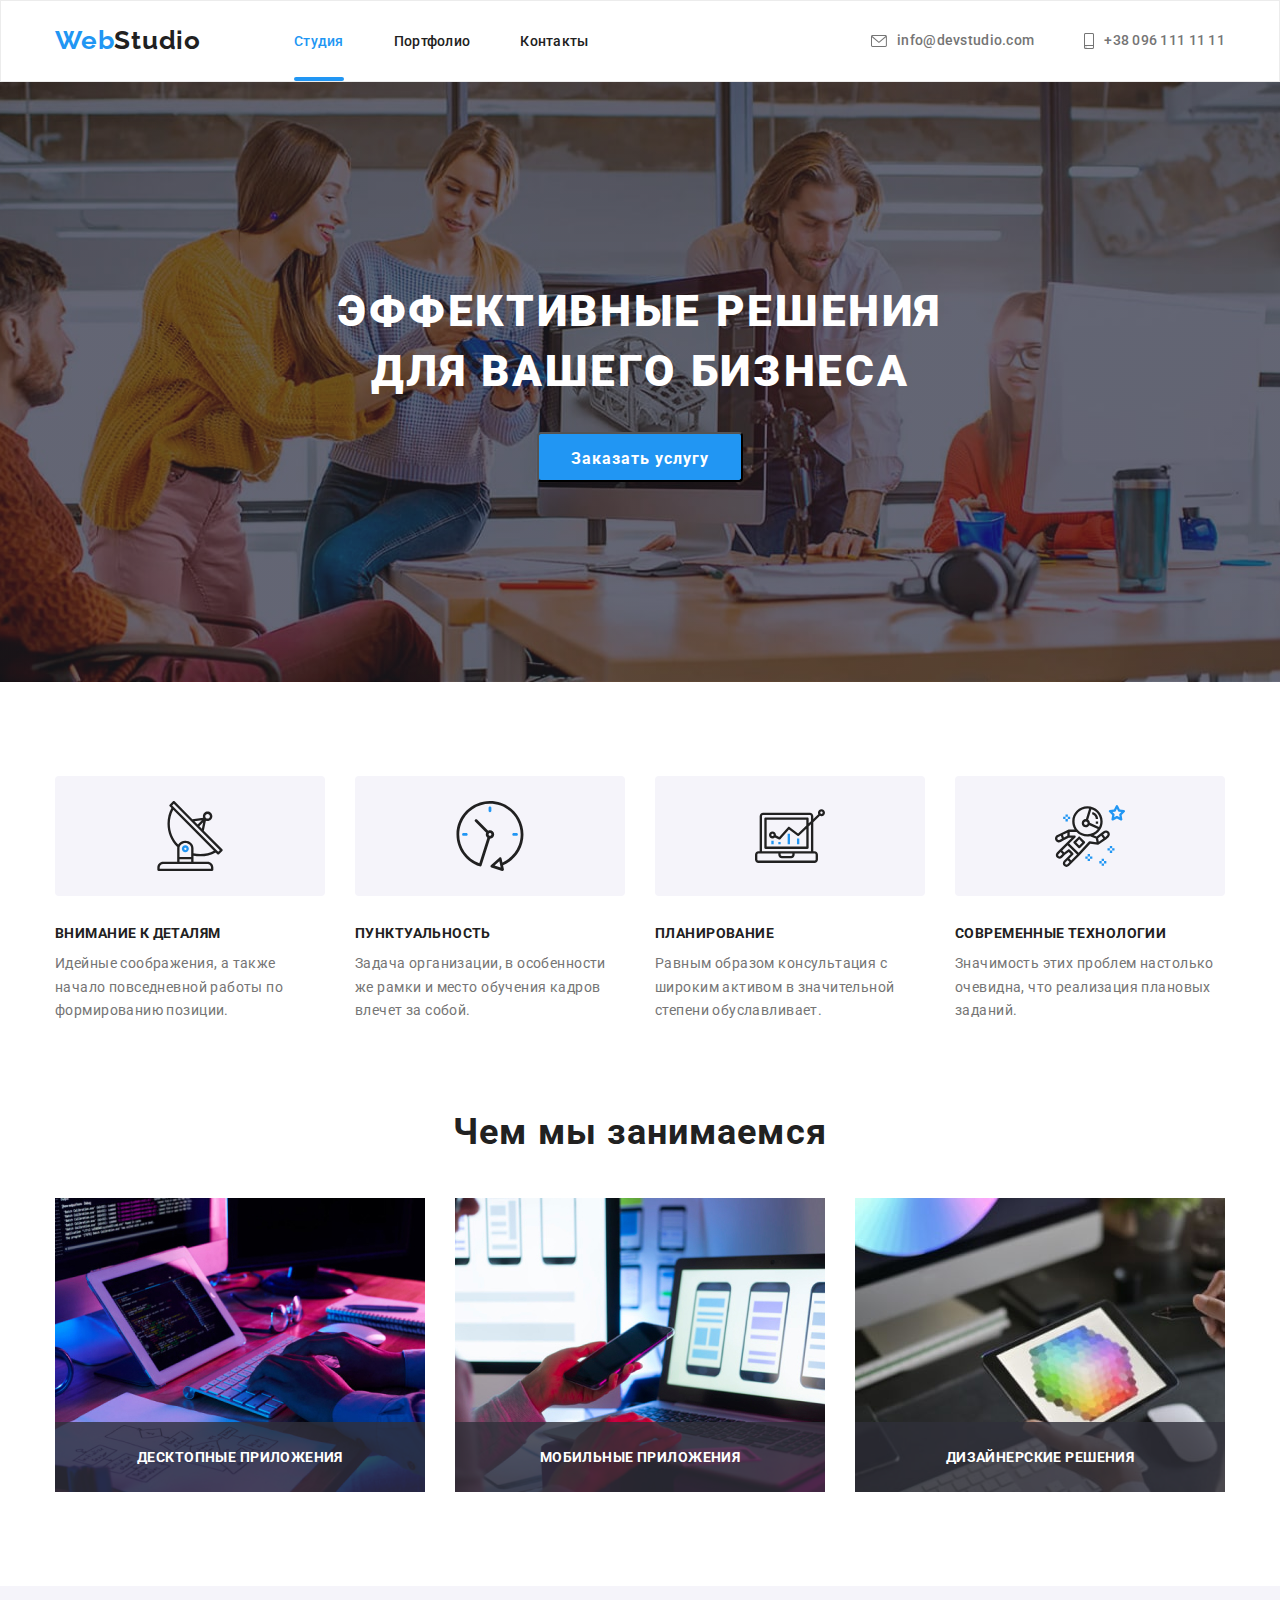
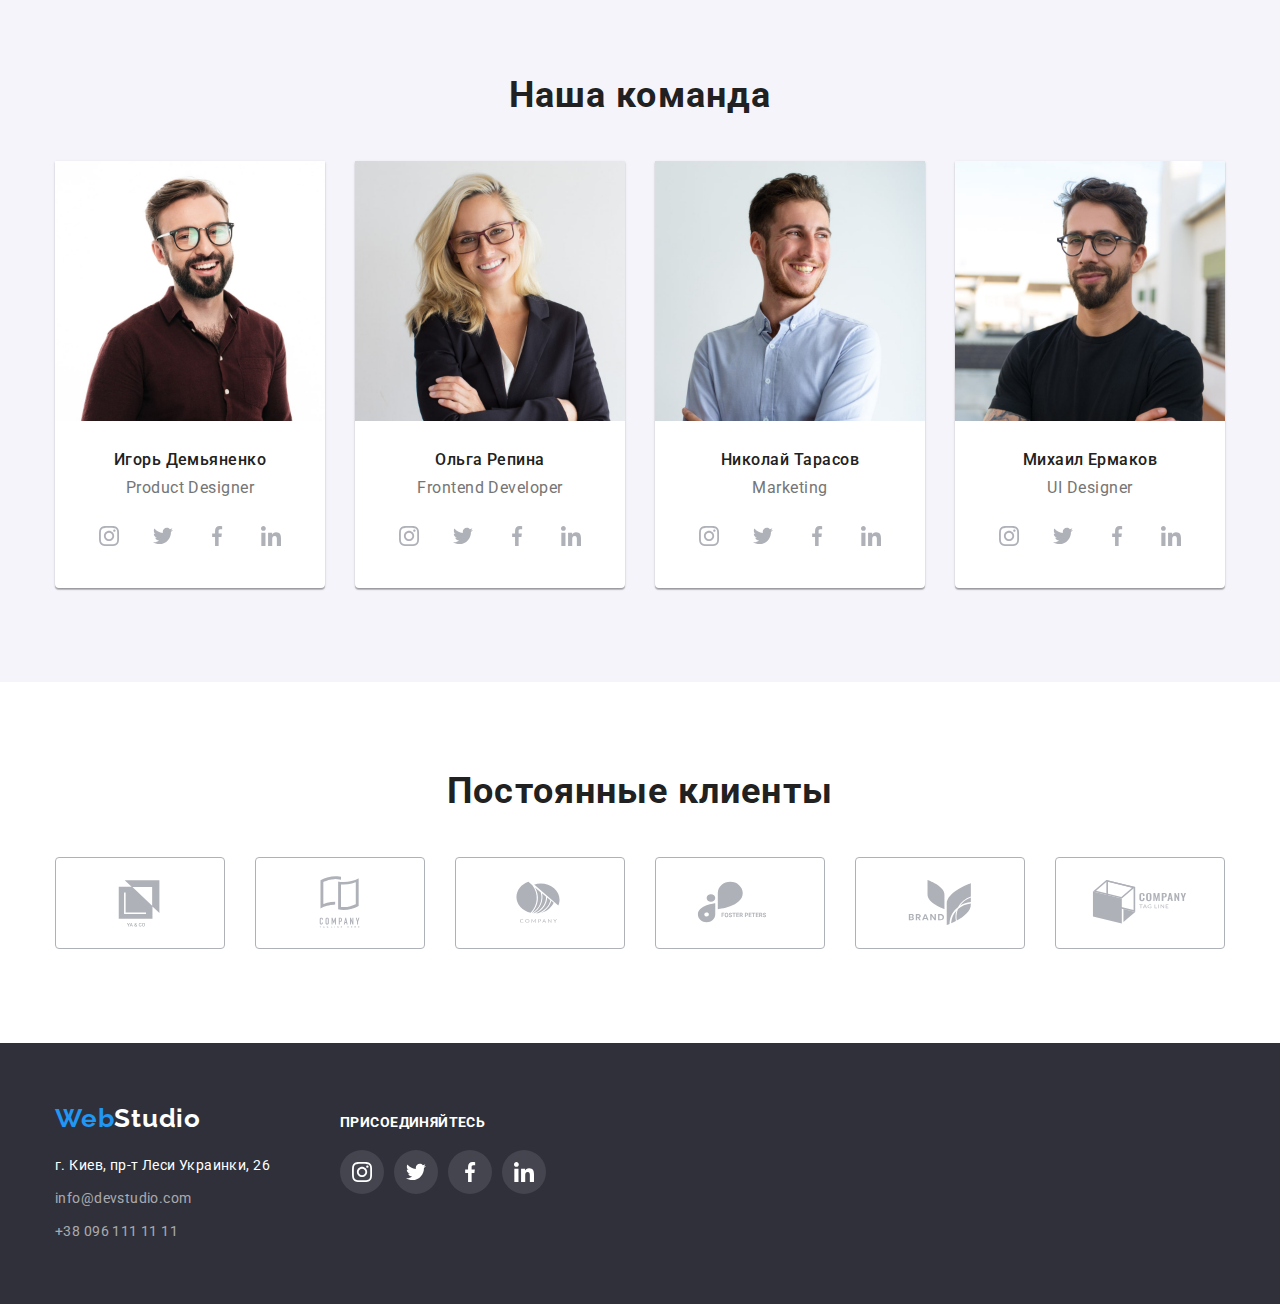
==== index.html @ 38485baf "clone" ====
<!DOCTYPE html>
<html lang="ru">
    <head>
        <meta charset="UTF-8" />
        <meta http-equiv="X-UA-Compatible" content="IE=edge" />
        <meta name="viewport" content="width=device-width, initial-scale=1.0" />
        <link rel="preconnect" href="https://fonts.googleapis.com" />
        <link rel="preconnect" href="https://fonts.gstatic.com" crossorigin />
        <link
            href="https://fonts.googleapis.com/css2?family=Oleo+Script&family=Raleway:wght@700&family=Roboto:wght@400;500;700;900&display=swap"
            rel="stylesheet"
        />
        <link rel="stylesheet" href="./css/modern-normalize.css" />
        <link rel="stylesheet" href="./css/reset.css" />
        <link rel="stylesheet" href="./css/styles.css" />
        <title>Studio</title>
    </head>
    <body>
        <!--header-->
        <header class="header">
            <div class="heder-div container">
                <nav class="heder-nav">
                    <a href="./index.html" lang="en" class="logo link">
                        Web<span class="accent">Studio</span>
                    </a>

                    <ul class="navigation-list list">
                        <li class="navigation-item">
                            <a
                                href="#studio"
                                class="navigation-link link current"
                            >
                                Студия
                            </a>
                        </li>
                        <li class="navigation-item">
                            <a
                                href="./portfolio.html"
                                class="navigation-link link"
                            >
                                Портфолио
                            </a>
                        </li>
                        <li class="navigation-item">
                            <a href="contact" class="navigation-link link">
                                Контакты
                            </a>
                        </li>
                    </ul>
                </nav>

                <ul class="contact-list list">
                    <li class="contact-item">
                        <a
                            href="mailto:info@devstudio.com"
                            class="contact-link link"
                        >
                            <svg
                                class="contact-link-icon"
                                width="16"
                                height="12"
                            >
                                <use href="./img/icons.svg#icon-envelope"></use>
                            </svg>
                            info@devstudio.com
                        </a>
                    </li>
                    <li class="contact-item">
                        <a href="tel:+380961111111" class="contact-link link">
                            <svg
                                class="contact-link-icon"
                                width="10"
                                height="16"
                            >
                                <use
                                    href="./img/icons.svg#icon-smartphone"
                                ></use>
                            </svg>
                            +38 096 111 11 11
                        </a>
                    </li>
                </ul>
            </div>
        </header>
        <!--main-->
        <main class="main">
            <!--Hero-->
            <section class="hero" id="studio">
                <div class="hero-div container">
                    <h1 class="hero-titel">
                        Эффективные решения для вашего бизнеса
                    </h1>
                    <button type="button" class="button" data-modal-open>
                        Заказать услугу
                    </button>
                </div>
            </section>
            <!---feature-->

            <section class="feature section">
                <div class="feature-div container">
                    <h2 class="feature-title visually-hidden">Особенности</h2>
                    <ul class="feature-list list">
                        <li class="feature-item">
                            <div class="feature-item-div">
                                <svg
                                    class="feature-item-icon"
                                    width="70"
                                    height="70"
                                >
                                    <use
                                        href="./img/icons.svg#icon-antenna"
                                    ></use>
                                </svg>
                            </div>
                            <h3 class="feature-pre-title">
                                Внимание к деталям
                            </h3>
                            <p class="feature-text">
                                Идейные соображения, а также начало повседневной
                                работы по формированию позиции.
                            </p>
                        </li>
                        <li class="feature-item">
                            <div class="feature-item-div">
                                <svg
                                    class="feature-item-icon"
                                    width="70"
                                    height="70"
                                >
                                    <use
                                        href="./img/icons.svg#icon-clock"
                                    ></use>
                                </svg>
                            </div>
                            <h3 class="feature-pre-title">Пунктуальность</h3>
                            <p class="feature-text">
                                Задача организации, в особенности же рамки и
                                место обучения кадров влечет за собой.
                            </p>
                        </li>
                        <li class="feature-item">
                            <div class="feature-item-div">
                                <svg
                                    class="feature-item-icon"
                                    width="70"
                                    height="70"
                                >
                                    <use
                                        href="./img/icons.svg#icon-diagram"
                                    ></use>
                                </svg>
                            </div>
                            <h3 class="feature-pre-title">Планирование</h3>
                            <p class="feature-text">
                                Равным образом консультация с широким активом в
                                значительной степени обуславливает.
                            </p>
                        </li>
                        <li class="feature-item">
                            <div class="feature-item-div">
                                <svg
                                    class="feature-item-icon"
                                    width="70"
                                    height="70"
                                >
                                    <use
                                        href="./img/icons.svg#icon-astronaut"
                                    ></use>
                                </svg>
                            </div>
                            <h3 class="feature-pre-title">
                                Современные технологии
                            </h3>
                            <p class="feature-text">
                                Значимость этих проблем настолько очевидна, что
                                реализация плановых заданий.
                            </p>
                        </li>
                    </ul>
                </div>
            </section>
            <!--What are we doing (study)-->
            <section class="study section">
                <div class="study-div container">
                    <h2 class="study-title">Чем мы занимаемся</h2>
                    <ul class="study-list list">
                        <li class="study-item">
                            <div class="study-item-div">
                                <img
                                    src="img/box1.jpg"
                                    alt="разработка программного обеспечения"
                                    width="370"
                                />
                                <p class="study-item-text">
                                    Десктопные приложения
                                </p>
                            </div>
                        </li>
                        <li class="study-item">
                            <div class="study-item-div">
                                <img
                                    src="img/box2.jpg"
                                    alt="тестирование мобильного приложения"
                                    width="370"
                                />
                                <p class="study-item-text">
                                    Мобильные приложения
                                </p>
                            </div>
                        </li>
                        <li class="study-item">
                            <div class="study-item-div">
                                <img
                                    src="img/box3.jpg"
                                    alt="работа с цветовой палитрой"
                                    width="370"
                                />
                                <p class="study-item-text">
                                    Дизайнерские решения
                                </p>
                            </div>
                        </li>
                    </ul>
                </div>
            </section>

            <!--Our team (team)-->

            <section class="team section">
                <div class="team-div container">
                    <h2 class="team-title">Наша команда</h2>
                    <ul class="team-list list">
                        <li class="team-item">
                            <img
                                src="img/ihor.jpg"
                                alt="Игорь Демьяненко"
                                width="270"
                            />
                            <div class="team-card">
                                <h3 class="team-pre-title">Игорь Демьяненко</h3>
                                <p lang="en" class="team-text">
                                    Product Designer
                                </p>
                                <ul class="team-soc-list list">
                                    <li class="team-soc-item">
                                        <a href="" class="team-soc-link link">
                                            <svg
                                                class="team-soc-icon"
                                                width="20"
                                                height="20"
                                            >
                                                <use
                                                    href="./img/icons.svg#icon-instagram"
                                                ></use>
                                            </svg>
                                        </a>
                                    </li>
                                    <li class="team-soc-item">
                                        <a href="" class="team-soc-link link">
                                            <svg
                                                class="team-soc-icon"
                                                width="20"
                                                height="20"
                                            >
                                                <use
                                                    href="./img/icons.svg#icon-twitter"
                                                ></use>
                                            </svg>
                                        </a>
                                    </li>
                                    <li class="team-soc-item">
                                        <a href="" class="team-soc-link link">
                                            <svg
                                                class="team-soc-icon"
                                                width="20"
                                                height="20"
                                            >
                                                <use
                                                    href="./img/icons.svg#icon-facebook"
                                                ></use>
                                            </svg>
                                        </a>
                                    </li>
                                    <li class="team-soc-item">
                                        <a href="" class="team-soc-link link">
                                            <svg
                                                class="team-soc-icon"
                                                width="20"
                                                height="20"
                                            >
                                                <use
                                                    href="./img/icons.svg#icon-linkedin"
                                                ></use>
                                            </svg>
                                        </a>
                                    </li>
                                </ul>
                            </div>
                        </li>
                        <li class="team-item">
                            <img
                                src="img/olga.jpg"
                                alt="Ольга Репина"
                                width="270"
                            />
                            <div class="team-card">
                                <h3 class="team-pre-title">Ольга Репина</h3>
                                <p lang="en" class="team-text">
                                    Frontend Developer
                                </p>
                                <ul class="team-soc-list list">
                                    <li class="team-soc-item">
                                        <a href="" class="team-soc-link link">
                                            <svg
                                                class="team-soc-icon"
                                                width="20"
                                                height="20"
                                            >
                                                <use
                                                    href="./img/icons.svg#icon-instagram"
                                                ></use>
                                            </svg>
                                        </a>
                                    </li>
                                    <li class="team-soc-item">
                                        <a href="" class="team-soc-link link">
                                            <svg
                                                class="team-soc-icon"
                                                width="20"
                                                height="20"
                                            >
                                                <use
                                                    href="./img/icons.svg#icon-twitter"
                                                ></use>
                                            </svg>
                                        </a>
                                    </li>
                                    <li class="team-soc-item">
                                        <a href="" class="team-soc-link link">
                                            <svg
                                                class="team-soc-icon"
                                                width="20"
                                                height="20"
                                            >
                                                <use
                                                    href="./img/icons.svg#icon-facebook"
                                                ></use>
                                            </svg>
                                        </a>
                                    </li>
                                    <li class="team-soc-item">
                                        <a href="" class="team-soc-link link">
                                            <svg
                                                class="team-soc-icon"
                                                width="20"
                                                height="20"
                                            >
                                                <use
                                                    href="./img/icons.svg#icon-linkedin"
                                                ></use>
                                            </svg>
                                        </a>
                                    </li>
                                </ul>
                            </div>
                        </li>
                        <li class="team-item">
                            <img
                                src="img/nikolay.jpg"
                                alt="Николай Тарасов"
                                width="270"
                            />
                            <div class="team-card">
                                <h3 class="team-pre-title">Николай Тарасов</h3>
                                <p lang="en" class="team-text">Marketing</p>
                                <ul class="team-soc-list list">
                                    <li class="team-soc-item">
                                        <a href="" class="team-soc-link link">
                                            <svg
                                                class="team-soc-icon"
                                                width="20"
                                                height="20"
                                            >
                                                <use
                                                    href="./img/icons.svg#icon-instagram"
                                                ></use>
                                            </svg>
                                        </a>
                                    </li>
                                    <li class="team-soc-item">
                                        <a href="" class="team-soc-link link">
                                            <svg
                                                class="team-soc-icon"
                                                width="20"
                                                height="20"
                                            >
                                                <use
                                                    href="./img/icons.svg#icon-twitter"
                                                ></use>
                                            </svg>
                                        </a>
                                    </li>
                                    <li class="team-soc-item">
                                        <a href="" class="team-soc-link link">
                                            <svg
                                                class="team-soc-icon"
                                                width="20"
                                                height="20"
                                            >
                                                <use
                                                    href="./img/icons.svg#icon-facebook"
                                                ></use>
                                            </svg>
                                        </a>
                                    </li>
                                    <li class="team-soc-item">
                                        <a href="" class="team-soc-link link">
                                            <svg
                                                class="team-soc-icon"
                                                width="20"
                                                height="20"
                                            >
                                                <use
                                                    href="./img/icons.svg#icon-linkedin"
                                                ></use>
                                            </svg>
                                        </a>
                                    </li>
                                </ul>
                            </div>
                        </li>
                        <li class="team-item">
                            <img
                                src="img/mihail.jpg"
                                alt="Михаил Ермаков"
                                width="270"
                            />
                            <div class="team-card">
                                <h3 class="team-pre-title">Михаил Ермаков</h3>
                                <p lang="en" class="team-text">UI Designer</p>
                                <ul class="team-soc-list list">
                                    <li class="team-soc-item">
                                        <a href="" class="team-soc-link link">
                                            <svg
                                                class="team-soc-icon"
                                                width="20"
                                                height="20"
                                            >
                                                <use
                                                    href="./img/icons.svg#icon-instagram"
                                                ></use>
                                            </svg>
                                        </a>
                                    </li>
                                    <li class="team-soc-item">
                                        <a href="" class="team-soc-link link">
                                            <svg
                                                class="team-soc-icon"
                                                width="20"
                                                height="20"
                                            >
                                                <use
                                                    href="./img/icons.svg#icon-twitter"
                                                ></use>
                                            </svg>
                                        </a>
                                    </li>
                                    <li class="team-soc-item">
                                        <a href="" class="team-soc-link link">
                                            <svg
                                                class="team-soc-icon"
                                                width="20"
                                                height="20"
                                            >
                                                <use
                                                    href="./img/icons.svg#icon-facebook"
                                                ></use>
                                            </svg>
                                        </a>
                                    </li>
                                    <li class="team-soc-item">
                                        <a href="" class="team-soc-link link">
                                            <svg
                                                class="team-soc-icon"
                                                width="20"
                                                height="20"
                                            >
                                                <use
                                                    href="./img/icons.svg#icon-linkedin"
                                                ></use>
                                            </svg>
                                        </a>
                                    </li>
                                </ul>
                            </div>
                        </li>
                    </ul>
                </div>
            </section>
            <!--clients section-->
            <section class="clients section">
                <div class="clients-div container">
                    <p class="team-title">Постоянные клиенты</p>
                    <ul class="clients-list list">
                        <li class="clients-item">
                            <a href="" class="clients-link link">
                                <svg
                                    class="clients-icon"
                                    width="106"
                                    height="60"
                                >
                                    <use href="./img/icons.svg#icon-Logo"></use>
                                </svg>
                            </a>
                        </li>
                        <li class="clients-item">
                            <a href="" class="clients-link link">
                                <svg
                                    class="clients-icon"
                                    width="106"
                                    height="60"
                                >
                                    <use
                                        href="./img/icons.svg#icon-Logo-1"
                                    ></use></svg
                            ></a>
                        </li>
                        <li class="clients-item">
                            <a href="" class="clients-link link">
                                <svg
                                    class="clients-icon"
                                    width="106"
                                    height="60"
                                >
                                    <use
                                        href="./img/icons.svg#icon-Logo-2"
                                    ></use>
                                </svg>
                            </a>
                        </li>
                        <li class="clients-item">
                            <a href="" class="clients-link link">
                                <svg
                                    class="clients-icon"
                                    width="106"
                                    height="60"
                                >
                                    <use
                                        href="./img/icons.svg#icon-Logo-3"
                                    ></use>
                                </svg>
                            </a>
                        </li>
                        <li class="clients-item">
                            <a href="" class="clients-link link">
                                <svg
                                    class="clients-icon"
                                    width="106"
                                    height="60"
                                >
                                    <use
                                        href="./img/icons.svg#icon-Logo-4"
                                    ></use></svg
                            ></a>
                        </li>
                        <li class="clients-item">
                            <a href="" class="clients-link link">
                                <svg
                                    class="clients-icon"
                                    width="106"
                                    height="60"
                                >
                                    <use
                                        href="./img/icons.svg#icon-Logo-5"
                                    ></use>
                                </svg>
                            </a>
                        </li>
                    </ul>
                </div>
            </section>
        </main>
        <!--footer-->
        <footer class="footer">
            <div class="footer-div container">
                <div class="fotter-div-nav">
                    <a href="./index.html" class="footer-logo link">
                        Web<span class="footer-accent">Studio</span>
                    </a>
                    <address class="footer-address">
                        <ul class="footer-list list">
                            <li class="footer-item">
                                <a
                                    href="https://www.google.com.ua/maps/place/%D0%B1%D1%83%D0%BB.+%D0%9B%D0%B5%D1%81%D0%B8+%D0%A3%D0%BA%D1%80%D0%B0%D0%B8%D0%BD%D0%BA%D0%B8,+26,+%D0%9A%D0%B8%D0%B5%D0%B2,+02000/@50.4265807,30.5361971,17z/data=!3m1!4b1!4m5!3m4!1s0x40d4cf0e033ecbe9:0x57a4dffefec77da0!8m2!3d50.4265807!4d30.5383858?hl=ru"
                                    target="_blank"
                                    rel="noopener noreferrer nofollow"
                                    class="fotter-address-link link"
                                >
                                    г. Киев, пр-т Леси Украинки, 26
                                </a>
                            </li>
                            <li class="footer-item">
                                <a
                                    href="mailto:info@devstudio.com"
                                    class="footer-link link"
                                >
                                    info@devstudio.com
                                </a>
                            </li>
                            <li class="footer-item">
                                <a
                                    href="tel:+380961111111"
                                    class="footer-link link"
                                >
                                    +38 096 111 11 11
                                </a>
                            </li>
                        </ul>
                    </address>
                </div>
                <div class="footer-soc-div">
                    <p class="footer-soc-titel">присоединяйтесь</p>
                    <ul class="footer-soc-list list">
                        <li class="footer-soc-item">
                            <a href="" class="footer-soc-link link">
                                <svg
                                    class="footer-soc-icon"
                                    width="20"
                                    height="20"
                                >
                                    <use
                                        href="./img/icons.svg#icon-instagram"
                                    ></use>
                                </svg>
                            </a>
                        </li>
                        <li class="footer-soc-item">
                            <a href="" class="footer-soc-link link">
                                <svg
                                    class="footer-soc-icon"
                                    width="20"
                                    height="20"
                                >
                                    <use
                                        href="./img/icons.svg#icon-twitter"
                                    ></use>
                                </svg>
                            </a>
                        </li>
                        <li class="footer-soc-item">
                            <a href="" class="footer-soc-link link">
                                <svg
                                    class="footer-soc-icon"
                                    width="20"
                                    height="20"
                                >
                                    <use
                                        href="./img/icons.svg#icon-facebook"
                                    ></use>
                                </svg>
                            </a>
                        </li>
                        <li class="footer-soc-item">
                            <a href="" class="footer-soc-link link">
                                <svg
                                    class="footer-soc-icon"
                                    width="20"
                                    height="20"
                                >
                                    <use
                                        href="./img/icons.svg#icon-linkedin"
                                    ></use>
                                </svg>
                            </a>
                        </li>
                    </ul>
                </div>
            </div>
        </footer>
<!--modal window-->
        <div class="backdrop is-hidden" data-modal>
            <div class="modal">
                <button type="button" class="modal-close-btn" data-modal-close>
                    <svg
                                    class="modal-close-icon"
                                    width="18"
                                    height="18"
                                >
                                    <use
                                        href="./img/icons.svg#icon-close-btn"
                                    ></use>
                                </svg>
                </button>
            </div>
        </div>
    <script src="./js/modal.js"></script>
    </body>
</html>
---- css/styles.css ----
:root {
    --accent-color: #2196f3;
    --title-text-color: #212121;
    --primary-text-color: #757575;
    --primary-background-color: #ffffff;
    --secondary-background-color: #2f303a;
    --secondary-text-color: #ffffff;
    --button-color: #f5f4fa;
    --tertiary-background-color: #f5f4fa;
    --top-background: rgba(33, 150, 243, 0.9);
    --o-transform: transform 250ms cubic-bezier(0.4, 0, 0.2, 1);
    --o-transform-box-shadow: box-shadow 250ms cubic-bezier(0.4, 0, 0.2, 1);
    --o-trasform-color: color 250ms cubic-bezier(0.4, 0, 0.2, 1);
    --o-trasform-background: background-color 250ms cubic-bezier(0.4, 0, 0.2, 1);
    --o-transform-border: border 250ms cubic-bezier(0.4, 0, 0.2, 1)
}

img {
    display: block;
    max-width: 100%;
    height: auto;
}
body {
    font-family: 'Roboto', sans-serif;
    color: var(--primary-text-color);
    background-color: var(--primary-background-color);
}
.list {
    list-style: none;
}

.link {
    text-decoration: none;
}
.section {
    padding: 94px 0px 94px 0px;
}
.visually-hidden {
    position: absolute;
    white-space: nowrap;
    width: 1px;
    height: 1px;
    overflow: hidden;
    border: 0;
    padding: 0;
    clip: rect(0 0 0 0);
    clip-path: inset(50%);
    margin: -1px;
}
.container {
    width: 1200px;
    margin: 0px auto;
    padding-right: 15px;
    padding-left: 15px;
}

/*----------------------Header---------------------*/
.header {
    border: 1px solid #ececec;
}
.heder-div {
    display: flex;
    align-items: center;
}
.heder-nav {
    display: flex;
    align-items: center;
}

/*-------------------Header logo--------------------*/

.logo {
    color: var(--accent-color);
    font-family: 'Raleway', sans-serif;
    font-weight: 700;
    font-size: 26px;
    line-height: 1.19;
    letter-spacing: 0.03em;
    text-decoration: none;
    margin-right: 93px;
    padding-top: 24px;
    padding-bottom: 25px;
}
.accent {
    color: var(--title-text-color);
}
/*-------------------Header navigation--------------------*/
.navigation-list {
    display: flex;
}
.navigation-item:not(:last-child) {
    margin-right: 50px;
}
.navigation-link {
    font-weight: 500;
    font-size: 14px;
    line-height: 1.14;
    letter-spacing: 0.02em;
    color: var(--title-text-color);
    padding-top: 32px;
    padding-bottom: 32px;
    transition: var(--o-trasform-color);
}

.current {
    position: relative;
    color: var(--accent-color);
}

.current::after {
    content: '';
    width: 100%;
    height: 4px;
    border-radius: 2px;
    background-color: var(--accent-color);
    position: absolute;
    bottom: 0;
    left: 0;
}

.navigation-link:hover,
.navigation-link:focus,
.current {
    color: var(--accent-color);
    cursor: pointer;
}

.contact-link-icon {
    fill: currentColor;
    margin-right: 10px;
}
/*-------------------Heder contact--------------------*/
.contact-list {
    display: flex;
    margin-left: auto;
}
.contact-link {
    font-weight: 500;
    font-size: 14px;
    line-height: 1.14;
    letter-spacing: 0.02em;
    color: var(--primary-text-color);
    padding-top: 32px;
    padding-bottom: 32px;
    display: flex;
    align-items: center;
    transition: var(--o-trasform-color);
}
.contact-link:hover,
.contact-link:focus {
    color: var(--accent-color);
    cursor: pointer;
}
.contact-item:not(:last-child) {
    margin-right: 50px;
}

/*-------------------Hero--------------------*/

.hero {
    padding-top: 200px;
    padding-bottom: 200px;
    background-image: linear-gradient(
            rgba(47, 48, 58, 0.4),
            rgba(47, 48, 58, 0.4)
        ),
        url(../img/hero-bg.jpg);
    background-repeat: no-repeat;
    background-position: center;
    background-size: 1600px;
}

.hero-titel {
    font-weight: 900;
    font-size: 44px;
    line-height: 1.36;
    letter-spacing: 0.06em;
    text-transform: uppercase;
    color: var(--secondary-text-color);
    max-width: 696px;
    text-align: center;
    margin-left: auto;
    margin-right: auto;
    margin-bottom: 30px;
}
.button {
    margin-left: auto;
    margin-right: auto;

    display: block;
    border-radius: 4px;
    padding: 10px 32px;
    min-width: 200px;
    height: 50px;

    color: var(--secondary-text-color);
    background-color: var(--accent-color);

    font-weight: 700;
    font-size: 16px;
    line-height: 1.88;
    text-decoration: none;

    cursor: pointer;
    letter-spacing: 0.06em;
    font-family: 'Roboto', sans-serif;
    align-items: center;
    text-align: center;

    box-shadow: none;

     transition: var(--o-trasform-background), 
     var(--o-transform-box-shadow);
}
.button:hover,
.button:focus {
    background-color: #188ce8;
    box-shadow: 0px 4px 4px rgba(0, 0, 0, 0.15);
    border-radius: 4px;
}

/*-------------------feature--------------------*/
.feature-div {
    display: flex;
    flex-direction: column;
}
.feature-list {
    display: flex;
}
.feature-item {
    max-width: 270px;
}
.feature-item:not(:last-child) {
    margin-right: 30px;
}
.feature-item-div {
    width: 270px;
    height: 120px;
    background-color: var(--tertiary-background-color);
    border-radius: 4px;
    display: flex;
    align-items: center;
    justify-content: center;
    margin-bottom: 30px;
}

.feature-pre-title {
    font-weight: 700;
    font-size: 14px;
    line-height: 1.14;
    letter-spacing: 0.03em;
    text-transform: uppercase;
    color: var(--title-text-color);
    margin-bottom: 10px;
}
.feature-text {
    font-size: 14px;
    line-height: 1.71;
    letter-spacing: 0.03em;
    color: var(--primary-text-color);
}

/*-------------What are we doing (study)------------*/
.study {
    padding-top: 0px;
}

.study-list {
    display: flex;
    justify-content: space-between;
}

.study-title,
.team-title {
    font-weight: 700;
    font-size: 36px;
    line-height: 0.85;
    text-align: center;
    letter-spacing: 0.03em;
    color: var(--title-text-color);
    margin-bottom: 50px;
}

.study-item-div {
    position: relative;
    display: flex;
    min-height: 70px;
}

.study-item-text {
    font-weight: 700;
    font-size: 14px;
    line-height: 16px;
    letter-spacing: 0.03em;
    text-transform: uppercase;
    position: absolute;
    background-color: rgba(47, 48, 58, 0.8);
    bottom: 0;
    width: 100%;
    color: var(--secondary-text-color);
    min-height: 70px;
    display: flex;
    justify-content: center;
    align-items: center;
}

/*---------------------Our team (team)----------------------*/
.team {
    background-color: var(--tertiary-background-color);
}

.team-list {
    display: flex;
    margin-left: -30px;
}

.team-item {
    width: 270px;
    background: var(--primary-background-color);
    box-shadow: 0px 1px 3px rgba(0, 0, 0, 0.12), 0px 1px 1px rgba(0, 0, 0, 0.14),
        0px 2px 1px rgba(0, 0, 0, 0.2);
    border-radius: 0px 0px 4px 4px;
    flex-basis: calc(100% / 4-30px);
    margin-left: 30px;
}

.team-card {
    padding-top: 30px;
    padding-bottom: 30px;
}

.team-pre-title {
    font-weight: 500;
    font-size: 16px;
    line-height: 1.18;
    text-align: center;
    letter-spacing: 0.03em;
    color: var(--title-text-color);
    margin-bottom: 10px;
}

.team-text {
    font-size: 16px;
    line-height: 1.18;
    text-align: center;
    letter-spacing: 0.03em;
    color: var(--primary-text-color);
    margin-bottom: 16px;
}

.team-soc-list {
    display: flex;
    justify-content: center;
}

.team-soc-item {
    width: 44px;
    height: 44px;
    margin-left: 10px;
}

.team-soc-item:first-child {
    margin-left: 0px;
}

.team-soc-link {
    display: flex;
    align-items: center;
    justify-content: center;
    width: 100%;
    height: 100%;
    border-radius: 50%;
    background-color: var(--primary-background-color);
    color: #afb1b8;
    transition: var(--o-trasform-color), 
    var(--o-trasform-background);
}
.team-soc-link:hover,
.team-soc-link:focus {
    background-color: var(--accent-color);
    color: var(--primary-background-color);
}

.team-soc-icon {
    fill: currentColor;
}

/*-----------------clients section---------------*/

.clients-list {
    display: flex;
}
.clients-item {
    margin-left: 30px;
}

.clients-item:first-child {
    margin-left: 0;
}

.clients-link {
    width: 170px;
    height: 92px;
    border: 1px solid #afb1b8;
    border-radius: 4px;
    display: flex;
    align-items: center;
    justify-content: center;
    color: #afb1b8;
    outline: transparent;
    transition: var(--o-trasform-color), var(--o-transform-border);
}

.clients-link:hover,
.clients-link:focus {
    color: var(--accent-color);
    border: 1px solid var(--accent-color);
}
.clients-icon {
    fill: currentColor;
}

/*-------------------Footer--------------------*/

.footer {
    background-color: var(--secondary-background-color);
    padding-top: 60px;
    padding-bottom: 60px;
}
.footer-div {
    display: flex;
    align-items: baseline;
}

.fotter-div-nav{
    display: inline-block;
}
.footer-address {
    margin-top: 20px;
}

.footer-item:not(:last-child) {
    margin-bottom: 9px;
}

/*-------------------Footer logo--------------------*/
.footer-logo {
    color: var(--accent-color);
    font-family: 'Raleway', sans-serif;
    font-weight: 700;
    font-size: 26px;
    line-height: 1.19;
    letter-spacing: 0.03em;
    text-decoration: none;
}

.footer-accent {
    font-family: 'Raleway';
    font-style: normal;
    font-weight: 700;
    font-size: 26px;
    line-height: 1.19;
    letter-spacing: 0.03em;
    color: var(--secondary-text-color);
}
/*-------------------Footer navigation--------------------*/
.fotter-address-link {
    font-style: normal;
    font-size: 14px;
    line-height: 1.71;
    letter-spacing: 0.03em;
    color: var(--secondary-text-color);
    transition: var(--o-trasform-color);
}
.footer-link {
    font-style: normal;
    font-size: 14px;
    line-height: 1.71;
    letter-spacing: 0.03em;
    color: rgba(255, 255, 255, 0.6);
    transition: var(--o-trasform-color);
}
.footer-link:hover,
.footer-link:focus {
    color: var(--accent-color);
    cursor: pointer;
}
.fotter-address-link:hover,
.fotter-address-link:focus {
    color: var(--accent-color);
    cursor: pointer;
}

.footer-soc-titel {
    font-weight: 700;
    font-size: 14px;
    line-height: 16px;
    letter-spacing: 0.03em;
    text-transform: uppercase;
    color: var(--secondary-text-color);
}

.footer-soc-div {
    display: inline-block;
    margin-left: 70px;

}

.footer-soc-list {
    display: flex;
    margin-top: 20px;
}

.footer-soc-item {
    width: 44px;
    height: 44px;
    margin-left: 10px;
}

.footer-soc-item:first-child {
    margin-left: 0px;
}

.footer-soc-link {
    display: flex;
    align-items: center;
    justify-content: center;
    width: 100%;
    height: 100%;
    border-radius: 50%;
    background-color: rgba(255, 255, 255, 0.1);
    color: var(--primary-background-color);
    transition: var(--o-trasform-background);
}

.footer-soc-link:hover,
.footer-soc-link:focus {
    background-color: var(--accent-color);
}
.footer-soc-icon {
    fill: currentColor;
}

/*----------------- Portfolio-----------------------*/
/*-------------------- button-----------------------*/
.filter-button {
    display: flex;
    justify-content: center;
    margin-bottom: 50px;
}
.list-button-portfolio:not(:last-child) {
    margin-right: 8px;
}

.filter-button-portfolio {
    background-color: var(--button-color);
    color: var(--title-text-color);
    font-family: 'Roboto';
    font-weight: 500;
    font-size: 16px;
    line-height: 1.63;
    cursor: pointer;
    display: inline-block;
    border-radius: 4px;
    min-width: 73px;

    padding: 6px 22px;
    border: none;
    box-shadow: none;

    transition: var(--o-trasform-color), var(--o-trasform-background),
        var(--o-transform-box-shadow);
}

.filter-button-portfolio:hover,
.filter-button-portfolio:focus {
    color: var(--secondary-text-color);
    background-color: var(--accent-color);
    box-shadow: 0px 3px 1px rgba(0, 0, 0, 0.1), 0px 1px 2px rgba(0, 0, 0, 0.08),
        0px 2px 2px rgba(0, 0, 0, 0.12);
}

/*--------------------Content----------------------*/
.content-list {
    display: flex;
    flex-wrap: wrap;
    gap: 30px;
}

.top-div {
    position: relative;
    overflow: hidden;
 
}

.content-item-link{
    box-shadow: none;
    transition: var(--o-transform-box-shadow); 
   
}

.content-item-link:hover .content-top-text,
.content-item-link:focus .content-top-text {
    transform: translateY(0);
}

.content-item-link:hover,
.content-item-link:focus {
    display: block;
    box-shadow: 0px 1px 1px rgba(0, 0, 0, 0.12), 0px 4px 4px rgba(0, 0, 0, 0.06),
        1px 4px 6px rgba(0, 0, 0, 0.16);
}

.content-top-text {
    position: absolute;
    top: 0;
    font-size: 18px;
    line-height: 1.56;
    letter-spacing: 0.03em;
    color: var(--secondary-text-color);
    padding: 63px 24px;
    height: 101%;
    transform: translateY(100%);
    overflow: auto;
    transition: var(--o-transform);
    background-color: var(--top-background);
    
}

.content-item-div {
    background: var(--primary-background-color);
    border-right: 1px solid #eeeeee;
    border-left: 1px solid #eeeeee;
    border-bottom: 1px solid #eeeeee;
    padding: 20px 24px;
}
.content-pre-titel {
    font-weight: 700;
    font-size: 18px;
    line-height: 2;
    letter-spacing: 0.06em;
    color: var(--title-text-color);
    margin-bottom: 4px;
}
.content-text {
    font-size: 16px;
    line-height: 1.87;
    letter-spacing: 0.03em;
    color: var(--primary-text-color);
}
/*--------------modal window------------------*/
.backdrop{
    width: 100%;
    height: 100%;
    position: fixed;
    top: 0;
    left: 0;
    background-color: rgba(0, 0, 0, 0.2);
    transition: opacity 500ms cubic-bezier(0.4, 0, 0.2, 1),
                visibility 500ms cubic-bezier(0.4, 0, 0.2, 1);
}

.backdrop.is-hidden .modal{
    transform: translate(-50%, -50%) scale(0) rotate(360deg); 
}

.modal{
    width: 528px;
    min-height: 581px;
    background-color: var(--primary-background-color);
    box-shadow: 0px 1px 3px rgba(0, 0, 0, 0.12), 0px 1px 1px rgba(0, 0, 0, 0.14), 0px 2px 1px rgba(0, 0, 0, 0.2);
    border-radius: 4px;
    position: absolute;
    top: 50%;
    left: 50%;
    transform: translate(-50%, -50%) scale(1) rotate(0);
    transition: transform 500ms ease-out;

}

.modal-close-btn{
    width: 30px;
    height: 30px;
    border: 1px solid rgba(0, 0, 0, 0.1);
    border-radius: 50%;
    background-color: transparent;
    display: flex;
    align-items: center;
    justify-content: center;
    position: absolute;
    right: 8px;
    top: 8px;
}

.is-hidden{
    opacity: 0;
    visibility: hidden;
    pointer-events: none;
}
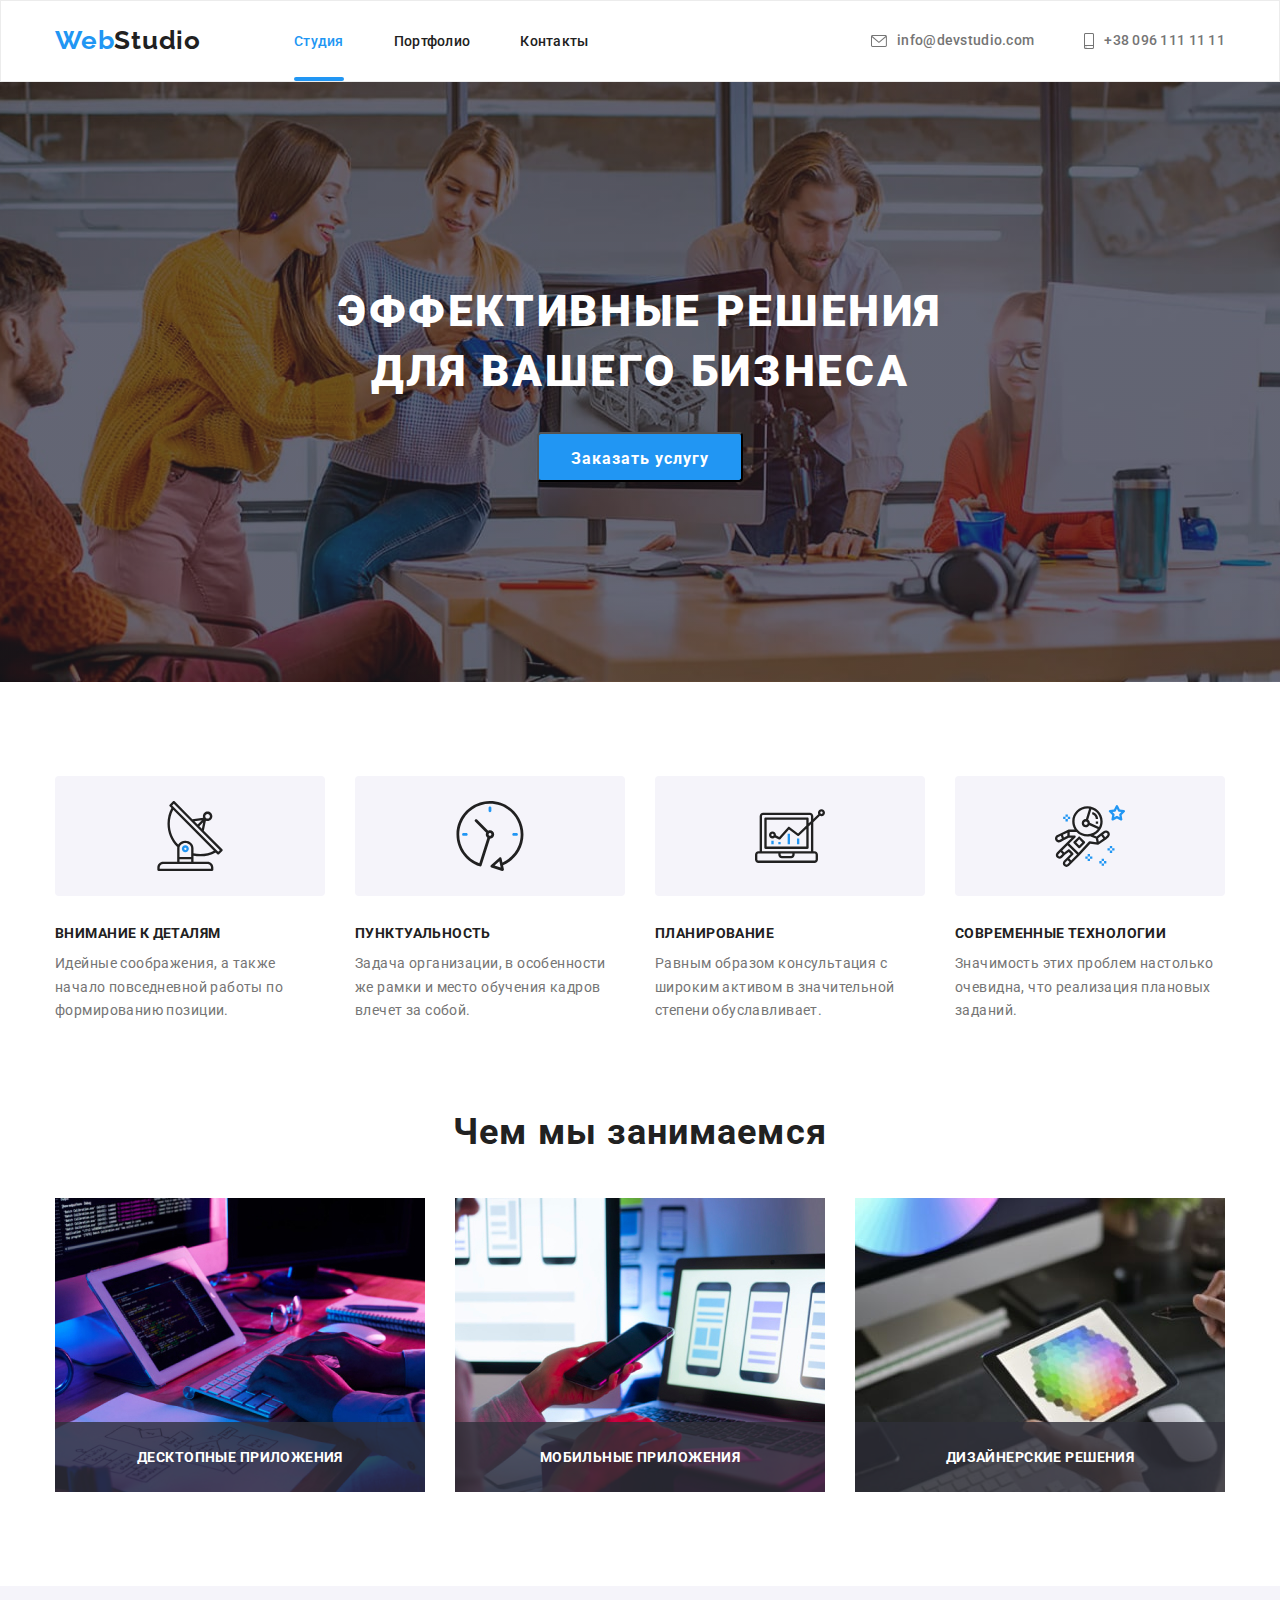
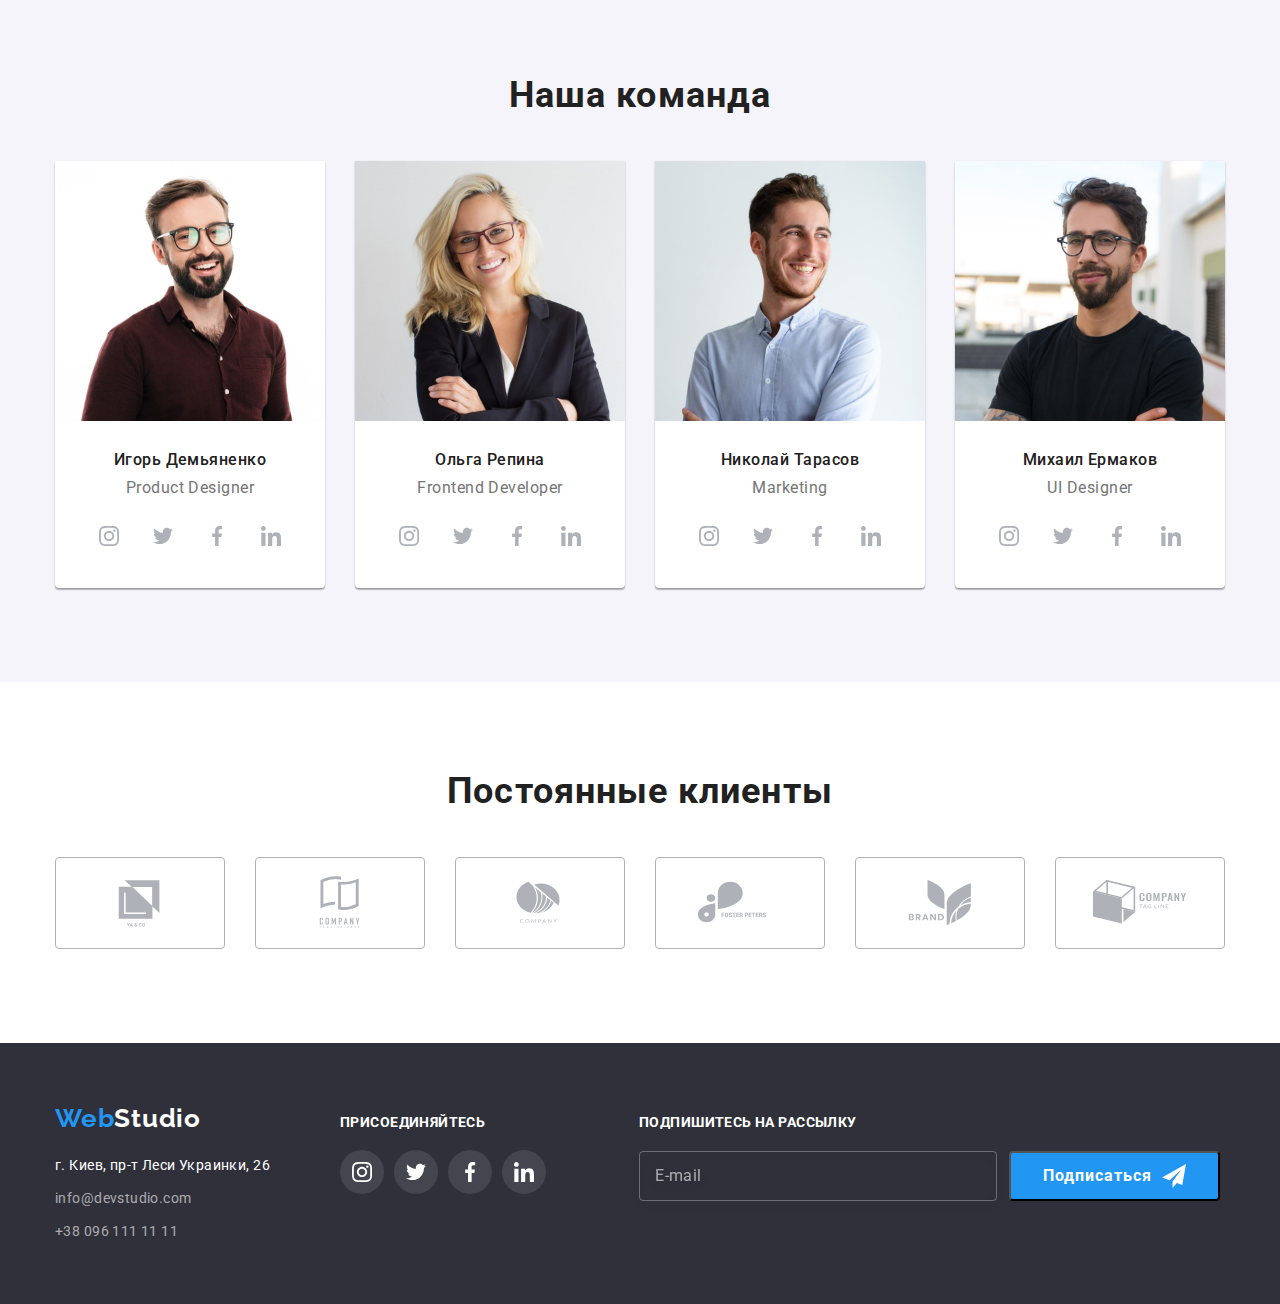
==== commit 5dc944d8: "footer-mail-input" ====
--- a/index.html
+++ b/index.html
@@ -676,24 +676,141 @@
                         </li>
                     </ul>
                 </div>
+                <div class="footer-mail-input">
+                    <p class="footer-mail-tilel">Подпишитесь на рассылку</p>
+                    <div class="footer-mail-form">
+                        <form class="mail-form">
+                            <input
+                                type="email"
+                                placeholder="E-mail"
+                                name="mail-name"
+                                class="mail-input"
+                                required
+                            />
+                        </form>
+                        <button type="submit" class="button footer-btn">
+                            Подписаться
+                            <span class="icon-send">
+                                <svg
+                                    class="icon-send-svg"
+                                    width="24"
+                                    height="24"
+                                >
+                                    <use
+                                        href="./img/icons.svg#icon-icon-send"
+                                    ></use></svg
+                            ></span>
+                        </button>
+                    </div>
+                </div>
             </div>
         </footer>
-<!--modal window-->
+        <!--modal window-->
         <div class="backdrop is-hidden" data-modal>
             <div class="modal">
                 <button type="button" class="modal-close-btn" data-modal-close>
-                    <svg
-                                    class="modal-close-icon"
-                                    width="18"
-                                    height="18"
-                                >
-                                    <use
-                                        href="./img/icons.svg#icon-close-btn"
-                                    ></use>
-                                </svg>
+                    <svg class="modal-close-icon" width="18" height="18">
+                        <use href="./img/icons.svg#icon-close-btn"></use>
+                    </svg>
                 </button>
+                <p class="modal-titel">
+                    Оставьте свои данные, мы вам перезвоним
+                </p>
+                <form class="modal-form">
+                    <div class="modal-field">
+                        <label class="modal-lable" for="user-name">Имя</label>
+                        <div class="input-wrap">
+                            <input
+                                type="text"
+                                name="user-name"
+                                class="modal-input"
+                                required
+                                id="user-name"
+                            />
+                            <svg class="input-icon" width="18" height="18">
+                                <use
+                                    href="./img/icons.svg#icon-person-black"
+                                ></use>
+                            </svg>
+                        </div>
+                    </div>
+                    <div class="modal-field">
+                        <label class="modal-lable" for="user-tel"
+                            >Телефон</label
+                        >
+                        <div class="input-wrap">
+                            <input
+                                type="tel"
+                                name="user-tel"
+                                class="modal-input"
+                                title="+380 (96) 111 11 11"
+                                required
+                                id="user-tel"
+                            />
+                            <svg class="input-icon" width="18" height="18">
+                                <use
+                                    href="./img/icons.svg#icon-phone-black"
+                                ></use>
+                            </svg>
+                        </div>
+                    </div>
+                    <div class="modal-field">
+                        <label class="modal-lable" for="user-mail">Почта</label>
+                        <div class="input-wrap">
+                            <input
+                                type="email"
+                                name="user-mail"
+                                class="modal-input"
+                                required
+                                id="user-mail"
+                            />
+                            <svg class="input-icon" width="18" height="18">
+                                <use
+                                    href="./img/icons.svg#icon-email-black"
+                                ></use>
+                            </svg>
+                        </div>
+                    </div>
+                    <div class="modal-coments">
+                        <label class="modal-lable" for="user-coments"
+                            >Комментарий</label
+                        >
+                        <textarea
+                            class="modal-area"
+                            name="modal-text"
+                            id="modal-text"
+                            placeholder="Введите текст"
+                        ></textarea>
+                        <div class="check-field">
+                            <input
+                                type="checkbox"
+                                name="privacy"
+                                id="privacy"
+                                class="input-check visually-hidden"
+                            />
+                            <label for="privacy" class="check-text">
+                                <span class="check-span">
+                                    <svg
+                                        class="check-icon"
+                                        width="11"
+                                        height="8"
+                                    >
+                                        <use
+                                            href="./img/icons.svg#icon-vector"
+                                        ></use></svg></span
+                                >Соглашаюсь с рассылкой и принимаю &nbsp
+                                <a href="" class="check-link"
+                                    >Условия договора</a
+                                >
+                            </label>
+                        </div>
+                    </div>
+                    <button type="submit" class="button modal-btn">
+                        Отправить
+                    </button>
+                </form>
             </div>
         </div>
-    <script src="./js/modal.js"></script>
+        <script src="./js/modal.js"></script>
     </body>
 </html>
--- a/css/styles.css
+++ b/css/styles.css
@@ -12,7 +12,8 @@
     --o-transform-box-shadow: box-shadow 250ms cubic-bezier(0.4, 0, 0.2, 1);
     --o-trasform-color: color 250ms cubic-bezier(0.4, 0, 0.2, 1);
     --o-trasform-background: background-color 250ms cubic-bezier(0.4, 0, 0.2, 1);
-    --o-transform-border: border 250ms cubic-bezier(0.4, 0, 0.2, 1)
+    --o-transform-border: border 250ms cubic-bezier(0.4, 0, 0.2, 1);
+    --o-transform-fill: fill 250ms cubic-bezier(0.4, 0, 0.2, 1);
 }
 
 img {
@@ -541,6 +542,65 @@
     fill: currentColor;
 }
 
+.footer-mail-input{
+    margin-left: 93px;
+}
+
+.footer-mail-tilel{
+    font-weight: 700;
+    font-size: 14px;
+    line-height: 1.14;
+    letter-spacing: 0.03em;
+    text-transform: uppercase;
+    color: var(--secondary-text-color);
+    margin-bottom: 20px;
+}
+
+.footer-mail-form{
+    display: flex;
+    align-items: center;
+}
+
+.mail-input{
+    width: 358px;
+    height: 50px;
+    background: transparent;
+    border: 1px solid rgba(255, 255, 255, 0.3);
+    filter: drop-shadow(0px 4px 4px rgba(0, 0, 0, 0.15));
+    border-radius: 4px;
+    margin-right: 12px;
+    padding: 16px 15px;
+    color: var(--secondary-text-color);
+    transition: var(--o-transform-border);
+    outline: transparent;
+}
+
+.mail-input:hover,
+.mail-input:focus{
+     border: 1px solid var(--accent-color);
+     cursor: pointer;
+}
+
+.mail-input::placeholder{
+    font-size: 16px;
+    line-height: 1.25;
+    display: flex;
+    align-items: center;
+    letter-spacing: 0.03em;
+    color: rgba(255, 255, 255, 0.6);
+}
+
+.footer-btn{
+    display: flex;
+    align-items: center;
+    justify-content: center;
+}
+
+.icon-send{
+    margin-left: 10px;
+    display: flex;
+    align-items: center;
+}
 /*----------------- Portfolio-----------------------*/
 /*-------------------- button-----------------------*/
 .filter-button {
@@ -675,7 +735,7 @@
     left: 50%;
     transform: translate(-50%, -50%) scale(1) rotate(0);
     transition: transform 500ms ease-out;
-
+    padding: 40px;
 }
 
 .modal-close-btn{
@@ -690,6 +750,165 @@
     position: absolute;
     right: 8px;
     top: 8px;
+    fill: #000000;
+    transition: var(--o-transform-fill);
+}
+
+.modal-close-btn:hover, .modal-close-btn:focus{
+    fill: var(--accent-color);
+    cursor: pointer;
+}
+
+.modal-titel{
+    font-weight: 700;
+    font-size: 20px;
+    line-height: 1.15;
+    text-align: center;
+    letter-spacing: 0.03em;
+    color: #212121;
+    margin-bottom: 12px;
+}
+
+.modal-field{
+    margin-bottom: 10px;
+}
+
+.modal-input{
+    height: 40px;
+    width: 100%;
+    background-color: transparent;
+    border: 1px solid rgba(33, 33, 33, 0.2);
+    border-radius: 4px;
+    transition: var(--o-transform-border);
+    padding-left: 42px;
+    outline: transparent;
+}
+
+.modal-input:hover,
+.modal-input:focus{
+    cursor: pointer;
+    border: 1px solid #2196F3;
+}
+
+.modal-input:hover + .input-icon,
+.modal-input:focus + .input-icon{
+    fill: var(--accent-color);
+}
+
+.modal-lable{
+    font-size: 12px;
+    line-height: 1.16;
+    letter-spacing: 0.01em;
+    color: var(--primary-text-color);
+    margin-bottom: 4px;
+}
+
+.input-wrap{
+    position: relative;
+}
+
+.input-icon{
+    position: absolute;
+    left: 12px;
+    top: 50%;
+    transform: translateY(-50%);
+    transition: var(--o-transform-fill);
+}
+
+.modal-area{
+    width: 100%;
+    height: 120px;
+    border: 1px solid rgba(33, 33, 33, 0.2);
+    border-radius: 4px;
+    resize: none;
+    padding: 12px 16px;
+    background-color: transparent;
+    transition: var(--o-transform-border);
+    outline: transparent;
+}
+
+.modal-area:hover,
+.modal-area:focus{
+    cursor: pointer;
+    border: 1px solid #2196F3;
+}
+
+.modal-area::placeholder{
+    font-size: 14px;
+    line-height: 1.14px;
+    letter-spacing: 0.01em;
+    color: rgba(117, 117, 117, 0.5);
+    padding-top: 12px;
+}
+
+.check-field{
+    margin-top: 20px;
+    margin-bottom: 30px;
+}
+
+
+.check-text{
+    font-size: 14px;
+    line-height: 1.71;
+    letter-spacing: 0.03em;
+    color: var(--primary-text-color);
+    display: flex;
+    justify-content: center;
+    align-items: center;
+}
+
+.check-text:hover{
+    cursor: pointer;
+}
+
+.check-text .check-span{
+    width: 16px;
+    height: 16px;
+    border: 2px solid #212121;
+    border-radius: 3px;
+    margin-right: 7px;
+    display: flex;
+    align-items: center;
+    justify-content: center;
+}
+
+.check-icon{
+    fill: transparent;
+}
+
+.input-check:checked + .check-text .check-span{
+    background-color: var(--accent-color);
+    border: none;
+
+}
+
+.input-check:checked + .check-text .check-icon{
+   fill: #ffffff;
+    
+}
+/*.check-text::before{
+    content: "";
+    width: 16px;
+    height: 15px;
+    border: 2px solid #212121;
+    border-radius: 3px;
+    margin-right: 7px;
+}
+
+.input-check:checked + .check-text::before{
+    background-color: var(--accent-color);
+    border: none;
+    background-image: url(../img/vector.svg);
+    background-repeat: no-repeat;
+    background-position: center;
+}*/
+
+.check-link{
+    font-size: 14px;
+line-height: 1.71;
+letter-spacing: 0.03em;
+text-decoration-line: underline;
+color: var(--accent-color);
 }
 
 .is-hidden{
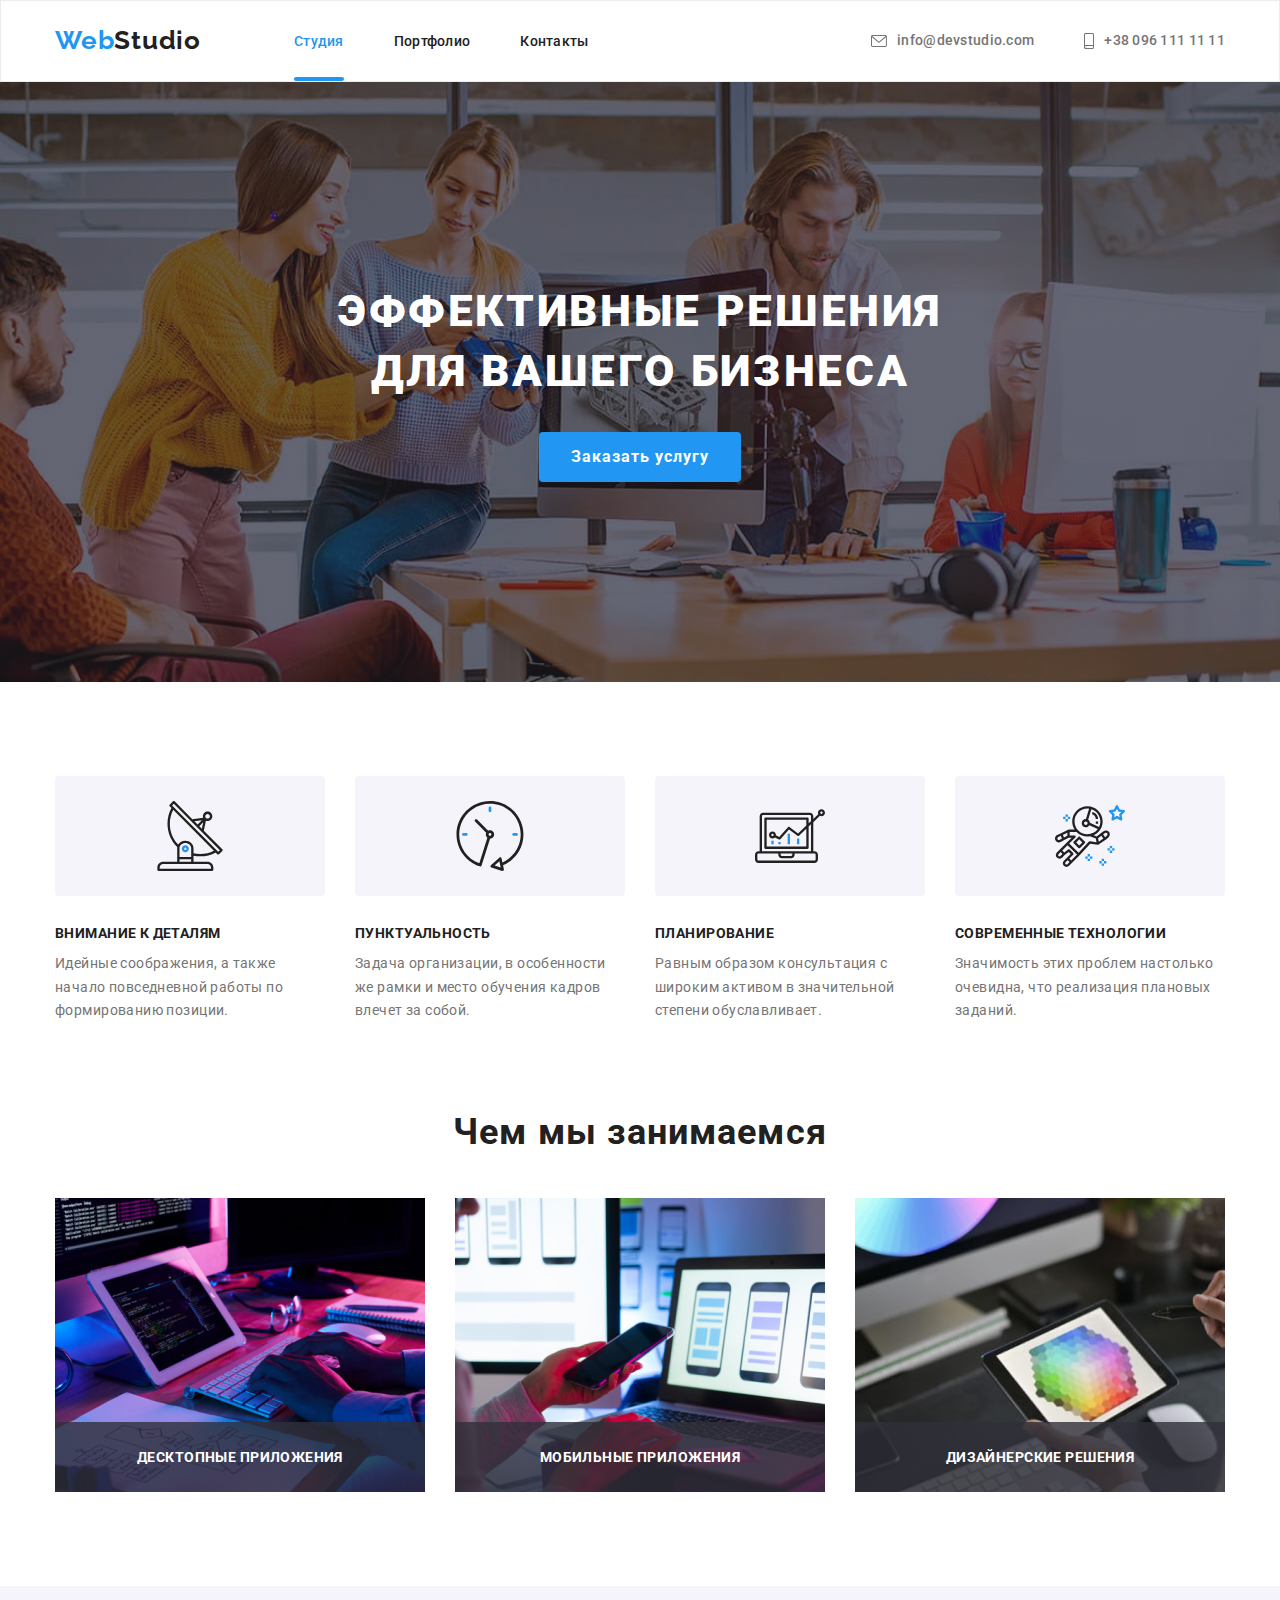
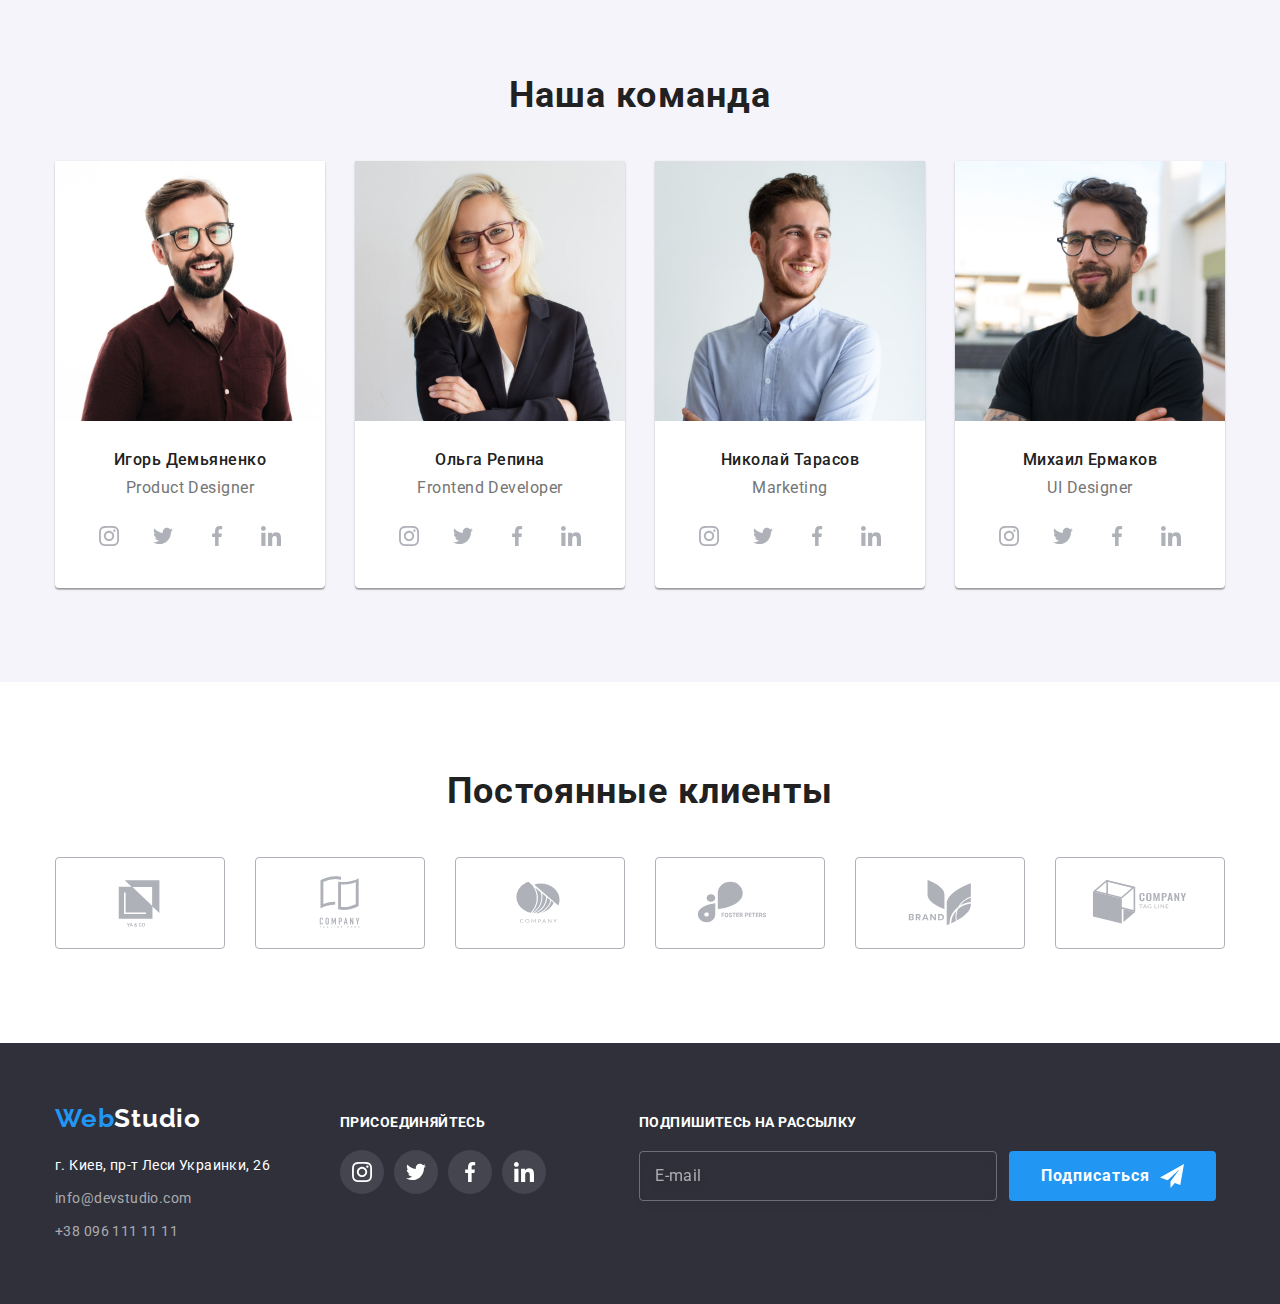
==== commit f9c42ce9: "bugs" ====
--- a/index.html
+++ b/index.html
@@ -772,7 +772,7 @@
                         </div>
                     </div>
                     <div class="modal-coments">
-                        <label class="modal-lable" for="user-coments"
+                        <label class="modal-lable" for="modal-text"
                             >Комментарий</label
                         >
                         <textarea
@@ -798,7 +798,7 @@
                                         <use
                                             href="./img/icons.svg#icon-vector"
                                         ></use></svg></span
-                                >Соглашаюсь с рассылкой и принимаю &nbsp
+                                >Соглашаюсь с рассылкой и принимаю &nbsp;.
                                 <a href="" class="check-link"
                                     >Условия договора</a
                                 >
--- a/css/styles.css
+++ b/css/styles.css
@@ -193,6 +193,7 @@
     padding: 10px 32px;
     min-width: 200px;
     height: 50px;
+    border-width: 0px;
 
     color: var(--secondary-text-color);
     background-color: var(--accent-color);
@@ -846,7 +847,6 @@
     margin-bottom: 30px;
 }
 
-
 .check-text{
     font-size: 14px;
     line-height: 1.71;
@@ -857,19 +857,23 @@
     align-items: center;
 }
 
-.check-text:hover{
+.check-text:hover,
+.check-text:focus{
     cursor: pointer;
 }
 
 .check-text .check-span{
     width: 16px;
     height: 16px;
-    border: 2px solid #212121;
+    border: 3px solid #212121;
     border-radius: 3px;
     margin-right: 7px;
     display: flex;
     align-items: center;
     justify-content: center;
+    transition: var(--o-transform-border),
+    var(--o-transform-fill),
+    var(--o-trasform-background);
 }
 
 .check-icon{
@@ -879,12 +883,17 @@
 .input-check:checked + .check-text .check-span{
     background-color: var(--accent-color);
     border: none;
-
 }
 
 .input-check:checked + .check-text .check-icon{
    fill: #ffffff;
-    
+}
+
+.input-check:focus + .check-text .check-span,
+.input-check:hover + .check-text .check-span{
+    cursor: pointer;
+    border: 3px solid var(--accent-color);
+    border-radius: 3px;
 }
 /*.check-text::before{
     content: "";
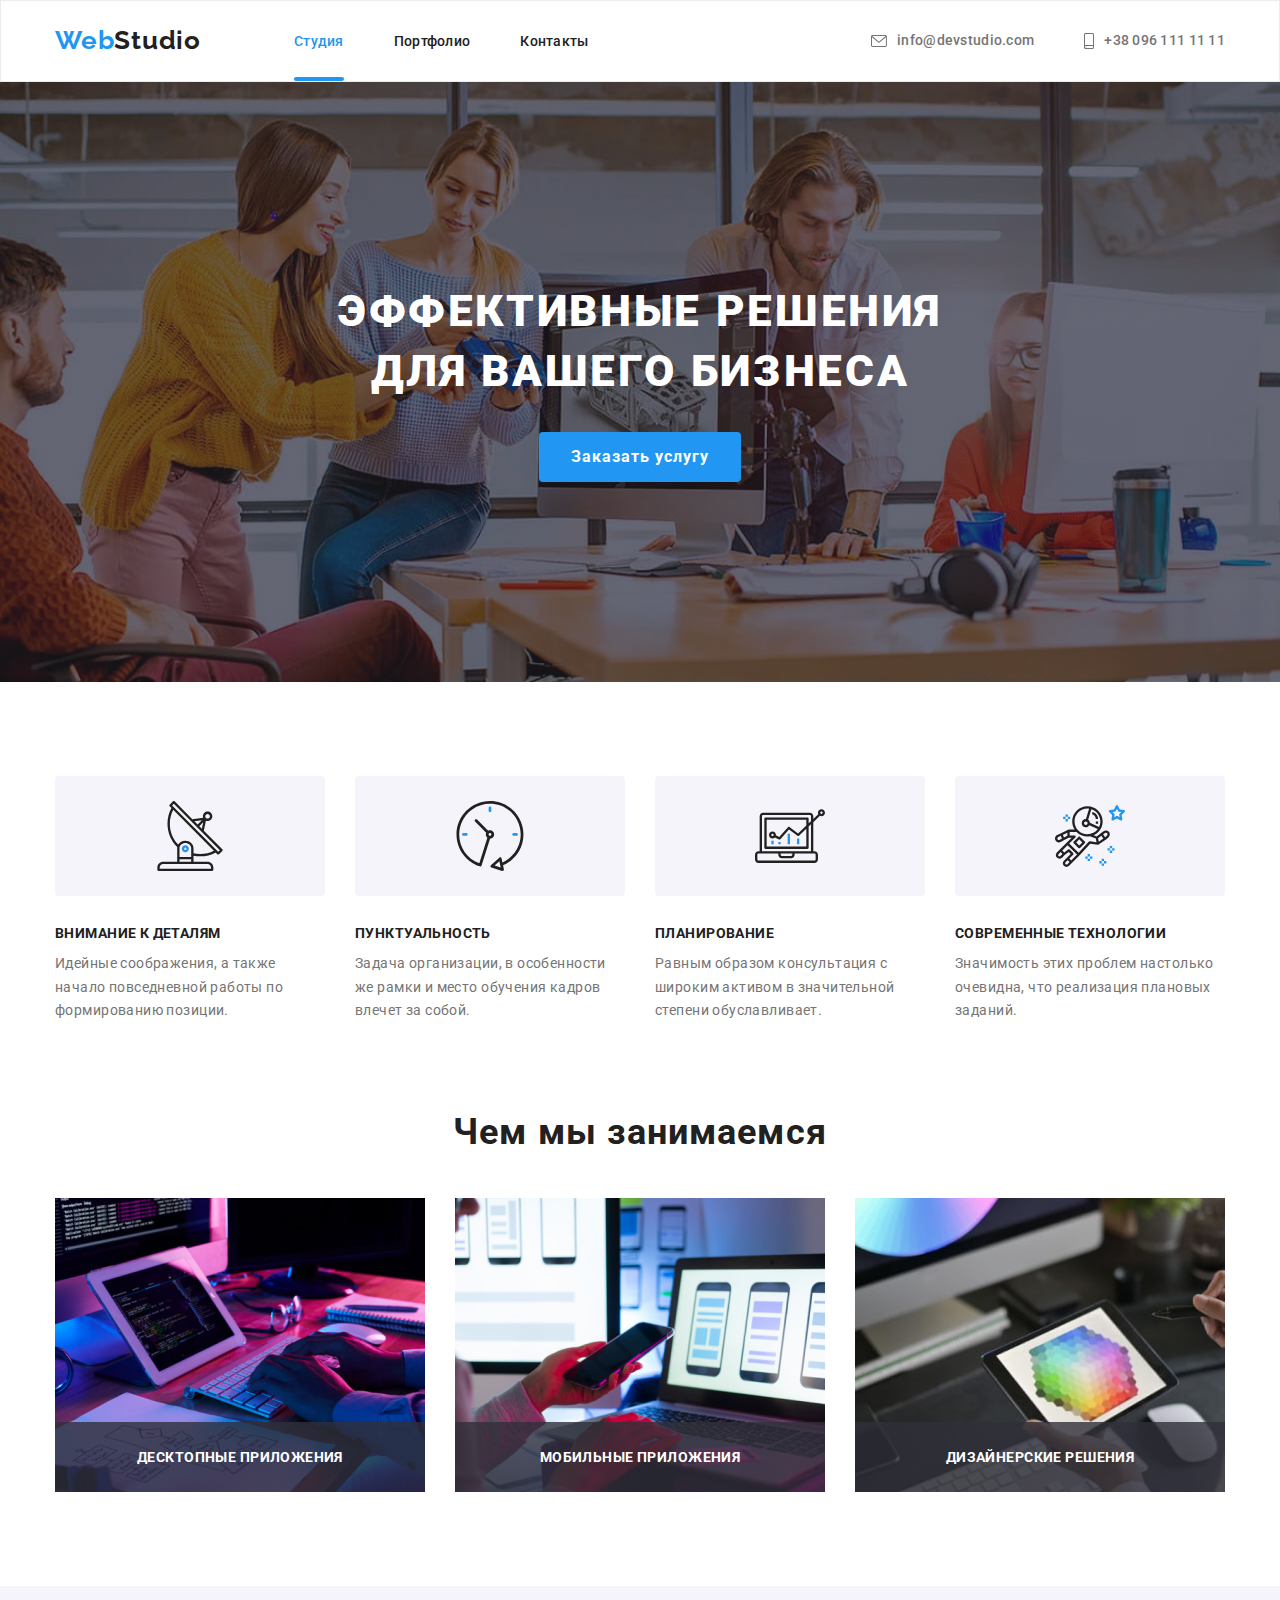
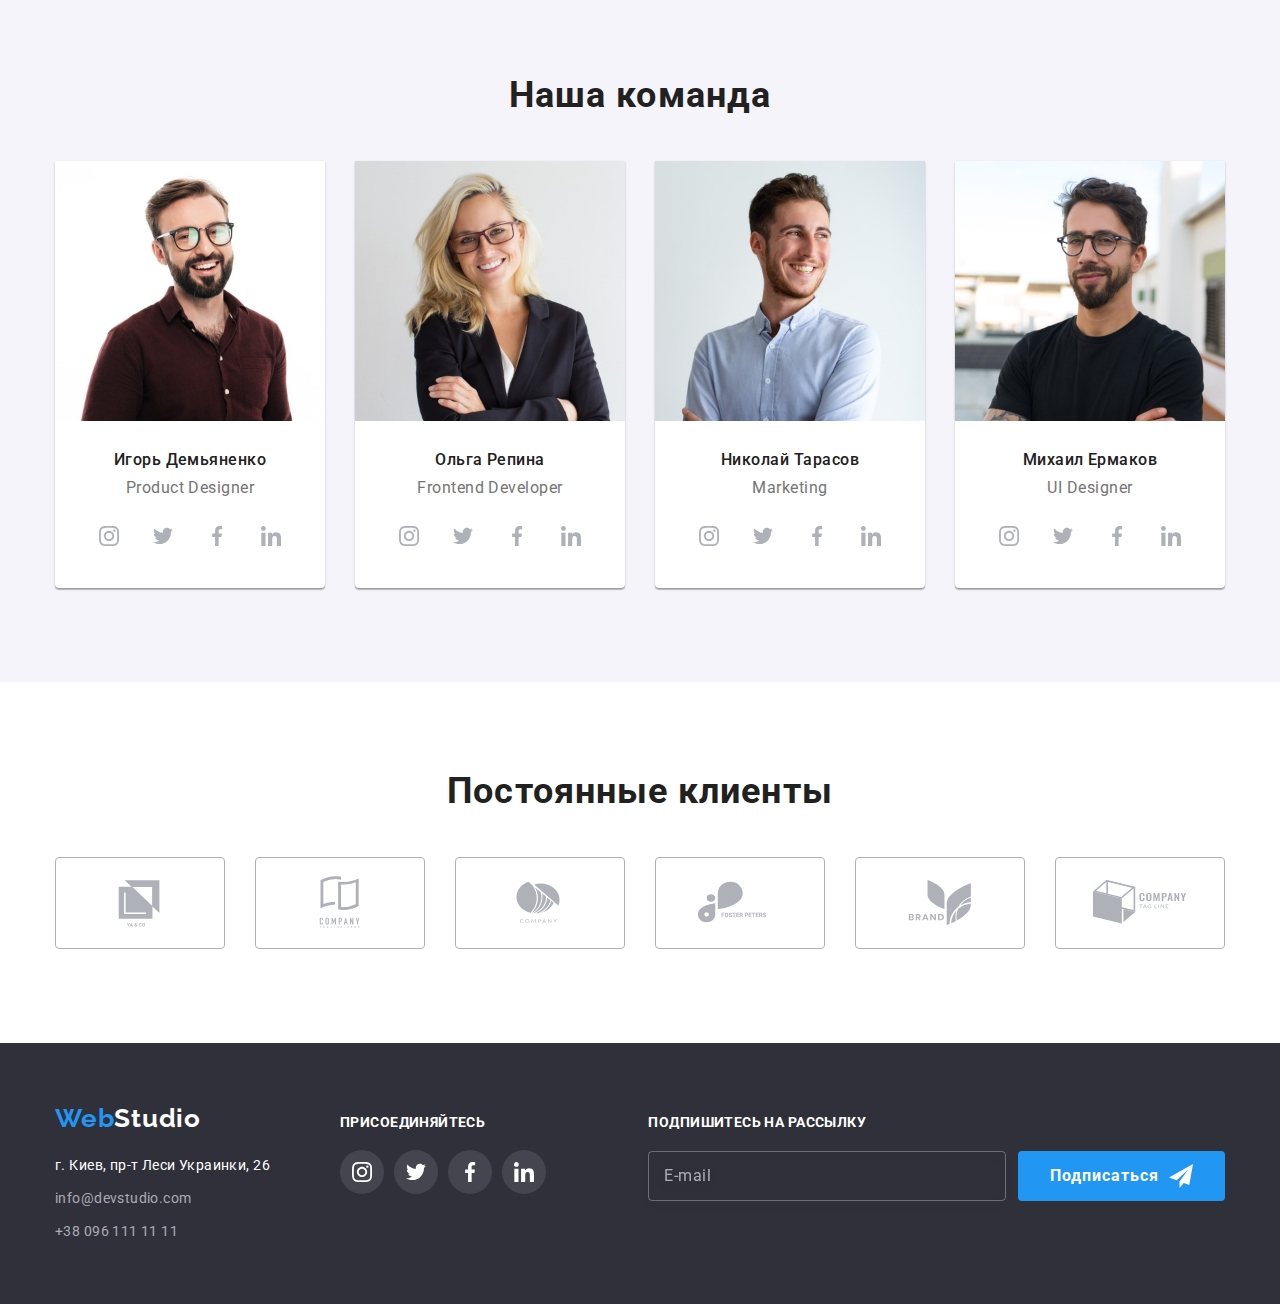
==== commit 8e2e2753: "finish" ====
--- a/index.html
+++ b/index.html
@@ -687,7 +687,7 @@
                                 class="mail-input"
                                 required
                             />
-                        </form>
+                        
                         <button type="submit" class="button footer-btn">
                             Подписаться
                             <span class="icon-send">
@@ -701,6 +701,7 @@
                                     ></use></svg
                             ></span>
                         </button>
+                        </form>
                     </div>
                 </div>
             </div>
@@ -781,6 +782,7 @@
                             id="modal-text"
                             placeholder="Введите текст"
                         ></textarea>
+                        </div>
                         <div class="check-field">
                             <input
                                 type="checkbox"
@@ -788,6 +790,7 @@
                                 id="privacy"
                                 class="input-check visually-hidden"
                             />
+                        
                             <label for="privacy" class="check-text">
                                 <span class="check-span">
                                     <svg
@@ -803,7 +806,6 @@
                                     >Условия договора</a
                                 >
                             </label>
-                        </div>
                     </div>
                     <button type="submit" class="button modal-btn">
                         Отправить
--- a/css/styles.css
+++ b/css/styles.css
@@ -544,7 +544,7 @@
 }
 
 .footer-mail-input{
-    margin-left: 93px;
+    margin-left: auto;
 }
 
 .footer-mail-tilel{
@@ -557,7 +557,7 @@
     margin-bottom: 20px;
 }
 
-.footer-mail-form{
+.mail-form{
     display: flex;
     align-items: center;
 }
@@ -796,7 +796,12 @@
     fill: var(--accent-color);
 }
 
+.modal-coments{
+    margin-bottom: 20px;
+}
+
 .modal-lable{
+    display: block;
     font-size: 12px;
     line-height: 1.16;
     letter-spacing: 0.01em;
@@ -817,6 +822,7 @@
 }
 
 .modal-area{
+    display: block;
     width: 100%;
     height: 120px;
     border: 1px solid rgba(33, 33, 33, 0.2);
@@ -843,7 +849,6 @@
 }
 
 .check-field{
-    margin-top: 20px;
     margin-bottom: 30px;
 }
 
